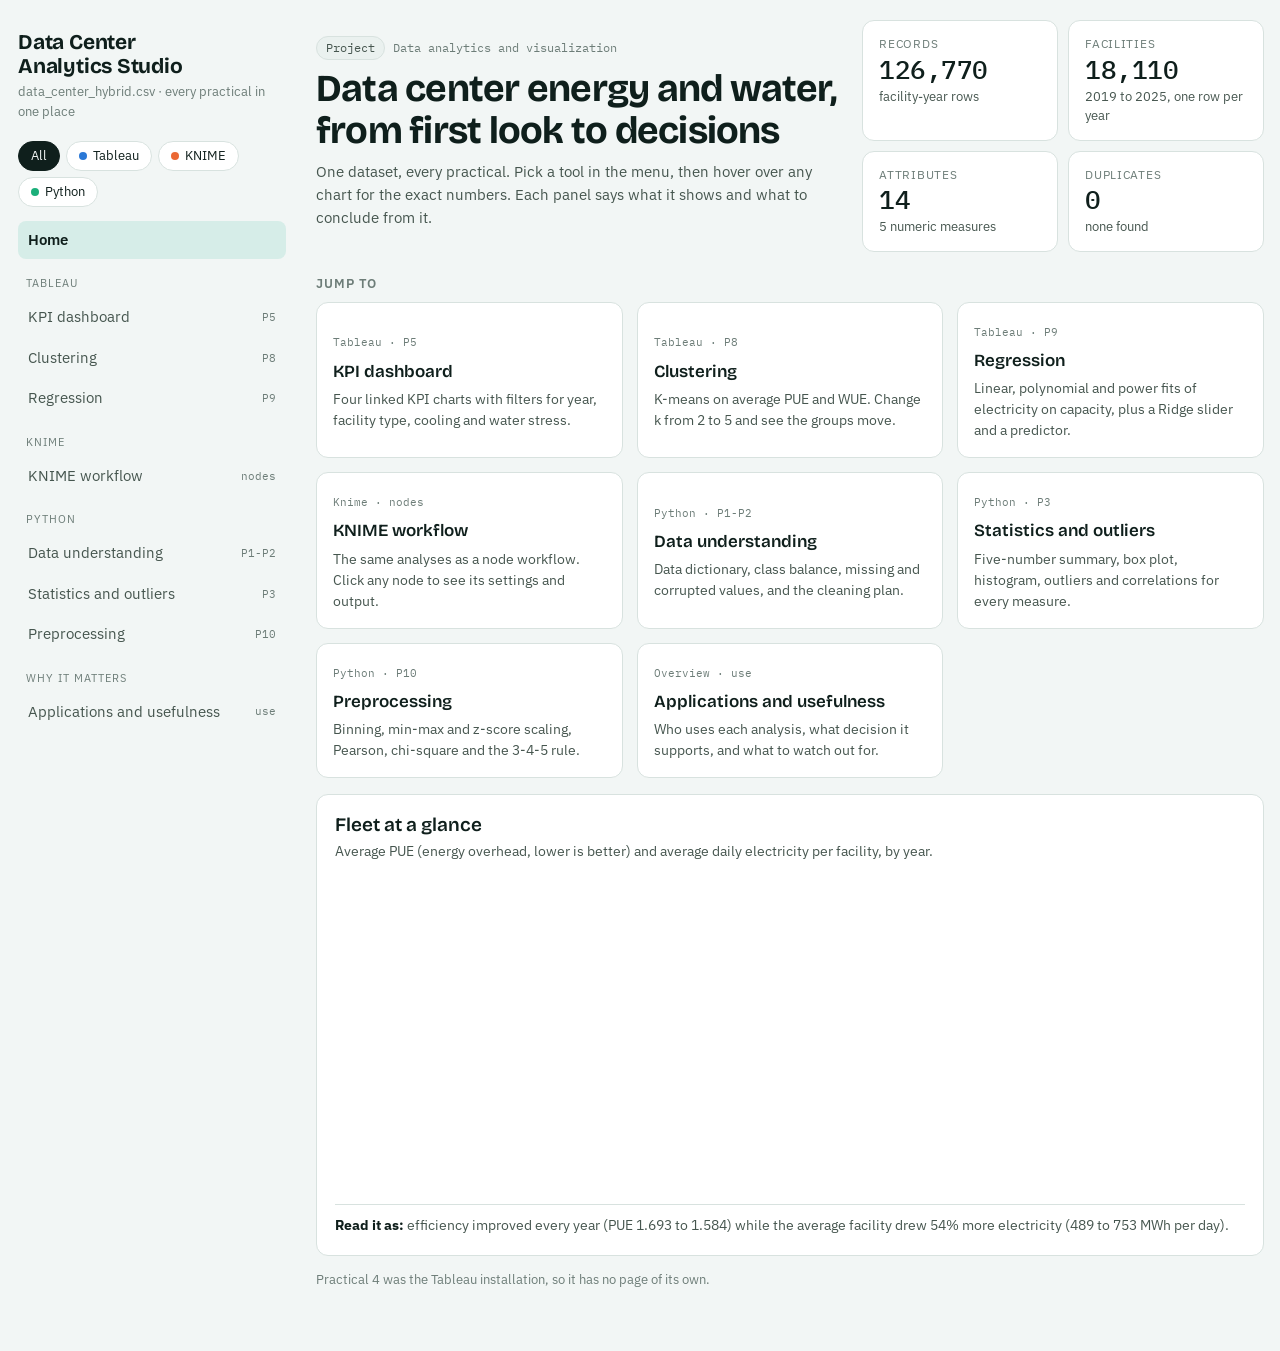
==== webapp/index.html @ 42a7bd86 "first version of DAV project" ====
<!doctype html>
<html lang="en">
<head>
<meta charset="utf-8">
<meta name="viewport" content="width=device-width, initial-scale=1">
<title>Data Center Analytics Studio</title>
<link rel="stylesheet" href="https://fonts.googleapis.com/css2?family=Bricolage+Grotesque:opsz,wght@12..96,500;12..96,700&family=IBM+Plex+Mono:wght@400;500&family=IBM+Plex+Sans:wght@400;500;600&display=swap">
<link rel="stylesheet" href="css/style.css">
</head>
<body>
<div class="app">
  <aside class="side" aria-label="Menu">
    <p class="brand">Data Center<br>Analytics Studio</p>
    <p class="brand-sub">data_center_hybrid.csv · every practical in one place</p>
    <div class="chips" id="tool_chips" role="group" aria-label="Choose a tool"></div>
    <nav class="nav" id="nav"></nav>
  </aside>
  <main class="main" id="main" tabindex="-1"></main>
</div>
<div id="tip" role="tooltip"></div>

<!-- load order matters: library, data, then page files, start.js last -->
<script src="lib/chart.umd.js"></script>
<script src="data/data.js"></script>
<script src="js/core.js"></script>
<script src="js/home.js"></script>
<script src="js/understand.js"></script>
<script src="js/stats.js"></script>
<script src="js/kpi.js"></script>
<script src="js/cluster.js"></script>
<script src="js/regress.js"></script>
<script src="js/knime.js"></script>
<script src="js/prep.js"></script>
<script src="js/apps.js"></script>
<script src="js/start.js"></script>
</body>
</html>
---- webapp/css/style.css ----
/* layout: left menu grouped by tool, one content column, every chart carries a plain-language note */
:root{
  --bg:#f2f6f5; --panel:#ffffff; --panel2:#eaf1ef; --ink:#0f1f1c; --ink2:#46564f; --muted:#6d7d78; --line:#d8e2df;
  --accent:#0b7568; --accent-soft:#d6ede8; --good:#1c7d3a; --warn:#a86a00; --bad:#b8332f;
  --s1:#2a78d6; --s2:#eb6834; --s3:#1baf7a; --s4:#eda100; --s5:#e87ba4; --s6:#008300; --s7:#6250d6;
  --f-display:'Bricolage Grotesque','Segoe UI',system-ui,sans-serif;
  --f-body:'IBM Plex Sans','Segoe UI',system-ui,sans-serif;
  --f-mono:'IBM Plex Mono',ui-monospace,Consolas,monospace;
}
@media (prefers-color-scheme: dark){
  :root:not([data-theme="light"]){
    --bg:#0d1514; --panel:#141e1d; --panel2:#1a2827; --ink:#e7f0ed; --ink2:#a8b9b4; --muted:#7f918c; --line:#263533;
    --accent:#3fc9b2; --accent-soft:#143530; --good:#4cc772; --warn:#e0a53a; --bad:#ef7a73;
    --s1:#3987e5; --s2:#d95926; --s3:#199e70; --s4:#c98500; --s5:#d55181; --s6:#2fa32f; --s7:#9085e9;
    color-scheme:dark;
  }
}
:root[data-theme="dark"]{
  --bg:#0d1514; --panel:#141e1d; --panel2:#1a2827; --ink:#e7f0ed; --ink2:#a8b9b4; --muted:#7f918c; --line:#263533;
  --accent:#3fc9b2; --accent-soft:#143530; --good:#4cc772; --warn:#e0a53a; --bad:#ef7a73;
  --s1:#3987e5; --s2:#d95926; --s3:#199e70; --s4:#c98500; --s5:#d55181; --s6:#2fa32f; --s7:#9085e9;
  color-scheme:dark;
}
*{box-sizing:border-box}
body{background:var(--bg);color:var(--ink);font-family:var(--f-body);font-size:15px;line-height:1.55;margin:0}
button,select,input{font:inherit;color:inherit}
.app{display:grid;grid-template-columns:272px minmax(0,1fr);gap:28px;max-width:1360px;margin:0 auto;padding-block:20px 48px;padding-left:max(16px,env(safe-area-inset-left,0px));padding-right:max(16px,env(safe-area-inset-right,0px))}
.side{position:sticky;top:env(safe-area-inset-top,0px);align-self:start;max-height:100vh;overflow:auto;padding:4px 2px 20px}
.brand{font-family:var(--f-display);font-weight:700;font-size:21px;line-height:1.15;letter-spacing:-.01em;margin:6px 0 4px}
.brand-sub{color:var(--muted);font-size:13px;margin:0 0 18px}
.chips{display:flex;flex-wrap:wrap;gap:6px;margin-bottom:14px}
.chip{border:1px solid var(--line);background:var(--panel);border-radius:999px;padding:4px 12px;font-size:13px;cursor:pointer;display:inline-flex;align-items:center;gap:6px}
.chip[aria-pressed="true"]{background:var(--ink);color:var(--bg);border-color:var(--ink)}
.dot{width:8px;height:8px;border-radius:50%;display:inline-block}
.nav{display:flex;flex-direction:column;gap:2px}
.nav-label{font-size:11px;letter-spacing:.09em;text-transform:uppercase;color:var(--muted);margin:14px 8px 4px}
.nav button{all:unset;box-sizing:border-box;cursor:pointer;display:flex;align-items:center;justify-content:space-between;gap:10px;padding:8px 10px;border-radius:8px;font-size:14.5px;color:var(--ink2)}
.nav button:hover{background:var(--panel2)}
.nav button[aria-current="page"]{background:var(--accent-soft);color:var(--ink);font-weight:600}
.nav button:focus-visible,.chip:focus-visible,.btn:focus-visible,select:focus-visible,input:focus-visible,.node:focus-visible{outline:2px solid var(--accent);outline-offset:2px}
.tag{font-family:var(--f-mono);font-size:11px;color:var(--muted);white-space:nowrap}
.main{min-width:0}
.crumb{font-family:var(--f-mono);font-size:12px;color:var(--muted);display:flex;gap:8px;align-items:center;flex-wrap:wrap}
h1{font-family:var(--f-display);font-weight:700;font-size:clamp(26px,4vw,38px);line-height:1.1;letter-spacing:-.02em;margin:8px 0 8px;text-wrap:balance}
h2{font-family:var(--f-display);font-weight:600;font-size:19px;line-height:1.25;margin:0 0 4px;text-wrap:balance}
h3{font-size:13px;letter-spacing:.07em;text-transform:uppercase;color:var(--muted);margin:0 0 8px;font-weight:600}
.lead{color:var(--ink2);max-width:70ch;margin:0 0 22px}
.grid{display:grid;gap:16px;margin-bottom:16px}
.g2{grid-template-columns:repeat(auto-fit,minmax(min(100%,430px),1fr))}
.g3{grid-template-columns:repeat(auto-fit,minmax(min(100%,290px),1fr))}
.gk{grid-template-columns:repeat(auto-fit,minmax(min(100%,170px),1fr))}
.gk6{grid-template-columns:repeat(auto-fit,minmax(min(100%,135px),1fr))}
.panel{background:var(--panel);border:1px solid var(--line);border-radius:12px;padding:18px;min-width:0}
.panel p{margin:0 0 10px}
.what{color:var(--ink2);font-size:14px;margin:0 0 12px}
.insight{border-top:1px solid var(--line);margin-top:12px;padding-top:10px;font-size:14px;color:var(--ink2)}
.insight b{color:var(--ink)}
.chart{position:relative;height:320px}
.chart.tall{height:420px}
.chart.short{height:240px}
.kpi{background:var(--panel);border:1px solid var(--line);border-radius:12px;padding:14px 16px;min-width:0}
.kpi .v{font-family:var(--f-mono);font-size:26px;font-weight:500;letter-spacing:-.02em;line-height:1.2}
.kpi .l{font-size:12px;letter-spacing:.06em;text-transform:uppercase;color:var(--muted)}
.kpi .n{font-size:12.5px;color:var(--ink2);margin-top:2px}
.tw{overflow-x:auto}
table{border-collapse:collapse;width:100%;font-size:13.5px}
th,td{text-align:left;padding:7px 10px;border-bottom:1px solid var(--line);vertical-align:top}
th{font-size:11.5px;letter-spacing:.06em;text-transform:uppercase;color:var(--muted);font-weight:600;white-space:nowrap}
td.num,th.num{text-align:right;font-family:var(--f-mono);font-variant-numeric:tabular-nums}
tr:last-child td{border-bottom:0}
.bar{display:flex;flex-wrap:wrap;gap:12px;align-items:flex-end;margin-bottom:16px}
.field{display:flex;flex-direction:column;gap:4px;font-size:12px;color:var(--muted);letter-spacing:.04em;text-transform:uppercase}
select,input[type=number]{background:var(--panel);border:1px solid var(--line);border-radius:8px;padding:7px 10px;min-width:130px;font-size:14px;text-transform:none;letter-spacing:0}
input[type=range]{accent-color:var(--accent);width:100%}
.btn{border:1px solid var(--line);background:var(--panel);border-radius:8px;padding:7px 14px;cursor:pointer;font-size:14px}
.btn[aria-pressed="true"]{background:var(--accent);color:var(--bg);border-color:var(--accent)}
.seg{display:inline-flex;gap:6px;flex-wrap:wrap}
.note{font-size:13px;color:var(--muted)}
.pill{display:inline-block;font-size:12px;padding:2px 9px;border-radius:999px;background:var(--panel2);color:var(--ink2);border:1px solid var(--line)}
.pill.good{color:var(--good)}.pill.bad{color:var(--bad)}.pill.warn{color:var(--warn)}
.sw{display:inline-block;width:10px;height:10px;border-radius:2px;margin-right:6px;vertical-align:-1px}
.hero{display:grid;grid-template-columns:minmax(0,1.3fr) minmax(0,1fr);gap:24px;align-items:end;margin-bottom:22px}
.facts{display:grid;grid-template-columns:repeat(2,minmax(0,1fr));gap:10px}
.cards{display:grid;grid-template-columns:repeat(auto-fit,minmax(min(100%,260px),1fr));gap:14px}
.go{all:unset;box-sizing:border-box;cursor:pointer;display:block;background:var(--panel);border:1px solid var(--line);border-radius:12px;padding:16px;min-width:0}
.go:hover{border-color:var(--accent)}
.go:focus-visible{outline:2px solid var(--accent);outline-offset:2px}
.go .t{font-family:var(--f-display);font-weight:600;font-size:17px;margin:6px 0 4px}
.go .d{font-size:13.5px;color:var(--ink2)}
.legend-i{display:flex;gap:14px;flex-wrap:wrap;font-size:13px;color:var(--ink2);margin-top:8px}
.heat{display:grid;gap:3px;font-family:var(--f-mono);font-size:12.5px}
.heat div{padding:10px 4px;text-align:center;border-radius:4px;min-width:0}
.heat .hd{font-family:var(--f-body);font-size:11.5px;color:var(--ink2);background:none;padding:4px 2px;overflow-wrap:anywhere}
.steps{margin:0;padding-left:20px;color:var(--ink2);font-size:14px}
.steps li{margin-bottom:6px}
.apps-card h2{display:flex;justify-content:space-between;gap:10px;align-items:baseline}
.kv{display:grid;grid-template-columns:110px minmax(0,1fr);gap:4px 12px;font-size:14px;margin:0}
.kv dt{color:var(--muted);font-size:12px;letter-spacing:.06em;text-transform:uppercase;padding-top:2px}
.kv dd{margin:0;color:var(--ink2)}
.node{cursor:pointer}
.node:hover rect.nb{stroke:var(--accent)}
#tip{position:fixed;z-index:50;pointer-events:none;background:var(--ink);color:var(--bg);padding:8px 11px;border-radius:8px;font-size:13px;line-height:1.4;max-width:280px;display:none;box-shadow:0 4px 18px rgba(0,0,0,.25)}
.eq{font-family:var(--f-mono);font-size:13px}
@media (max-width:900px){
  .app{grid-template-columns:minmax(0,1fr);gap:8px}
  .side{position:static;max-height:none;overflow:visible}
  .nav{flex-direction:row;overflow-x:auto;padding-bottom:6px;gap:4px}
  .nav button{white-space:nowrap;border:1px solid var(--line);background:var(--panel)}
  .nav-label{display:none}
  .hero{grid-template-columns:minmax(0,1fr)}
}
@media (prefers-reduced-motion:reduce){*{animation:none!important;transition:none!important}}
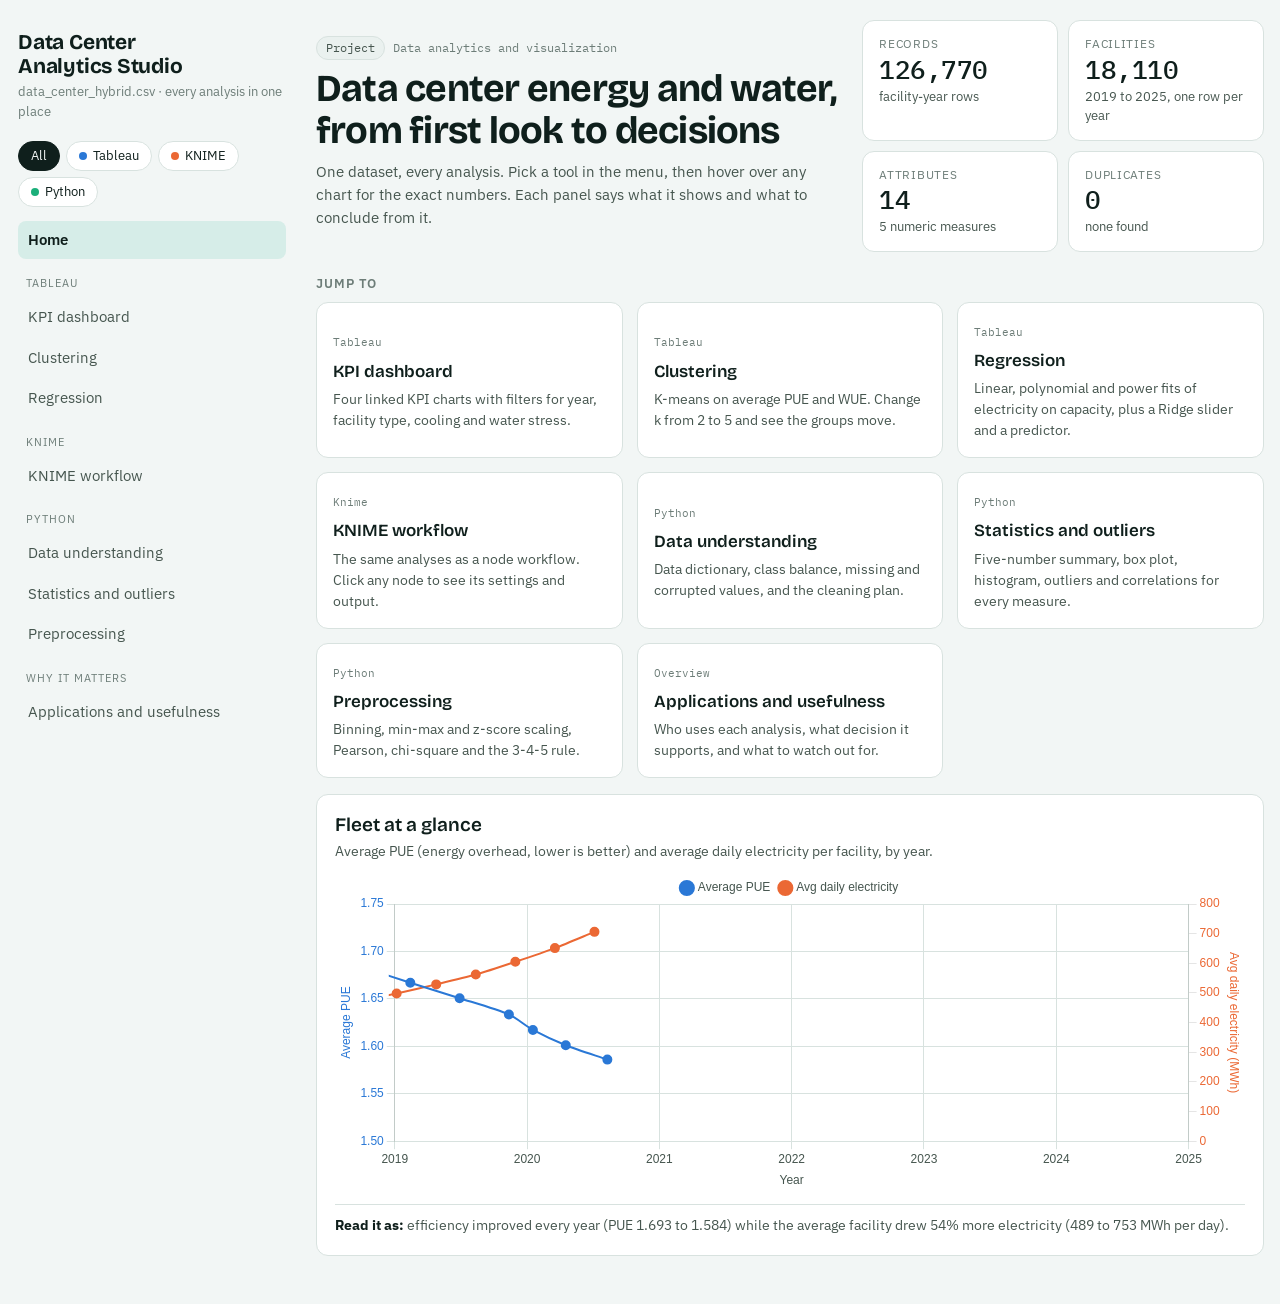
==== commit e0c1dbb6: "remove practical labels" ====
--- a/webapp/index.html
+++ b/webapp/index.html
@@ -11,7 +11,7 @@
 <div class="app">
   <aside class="side" aria-label="Menu">
     <p class="brand">Data Center<br>Analytics Studio</p>
-    <p class="brand-sub">data_center_hybrid.csv · every practical in one place</p>
+    <p class="brand-sub">data_center_hybrid.csv · every analysis in one place</p>
     <div class="chips" id="tool_chips" role="group" aria-label="Choose a tool"></div>
     <nav class="nav" id="nav"></nav>
   </aside>
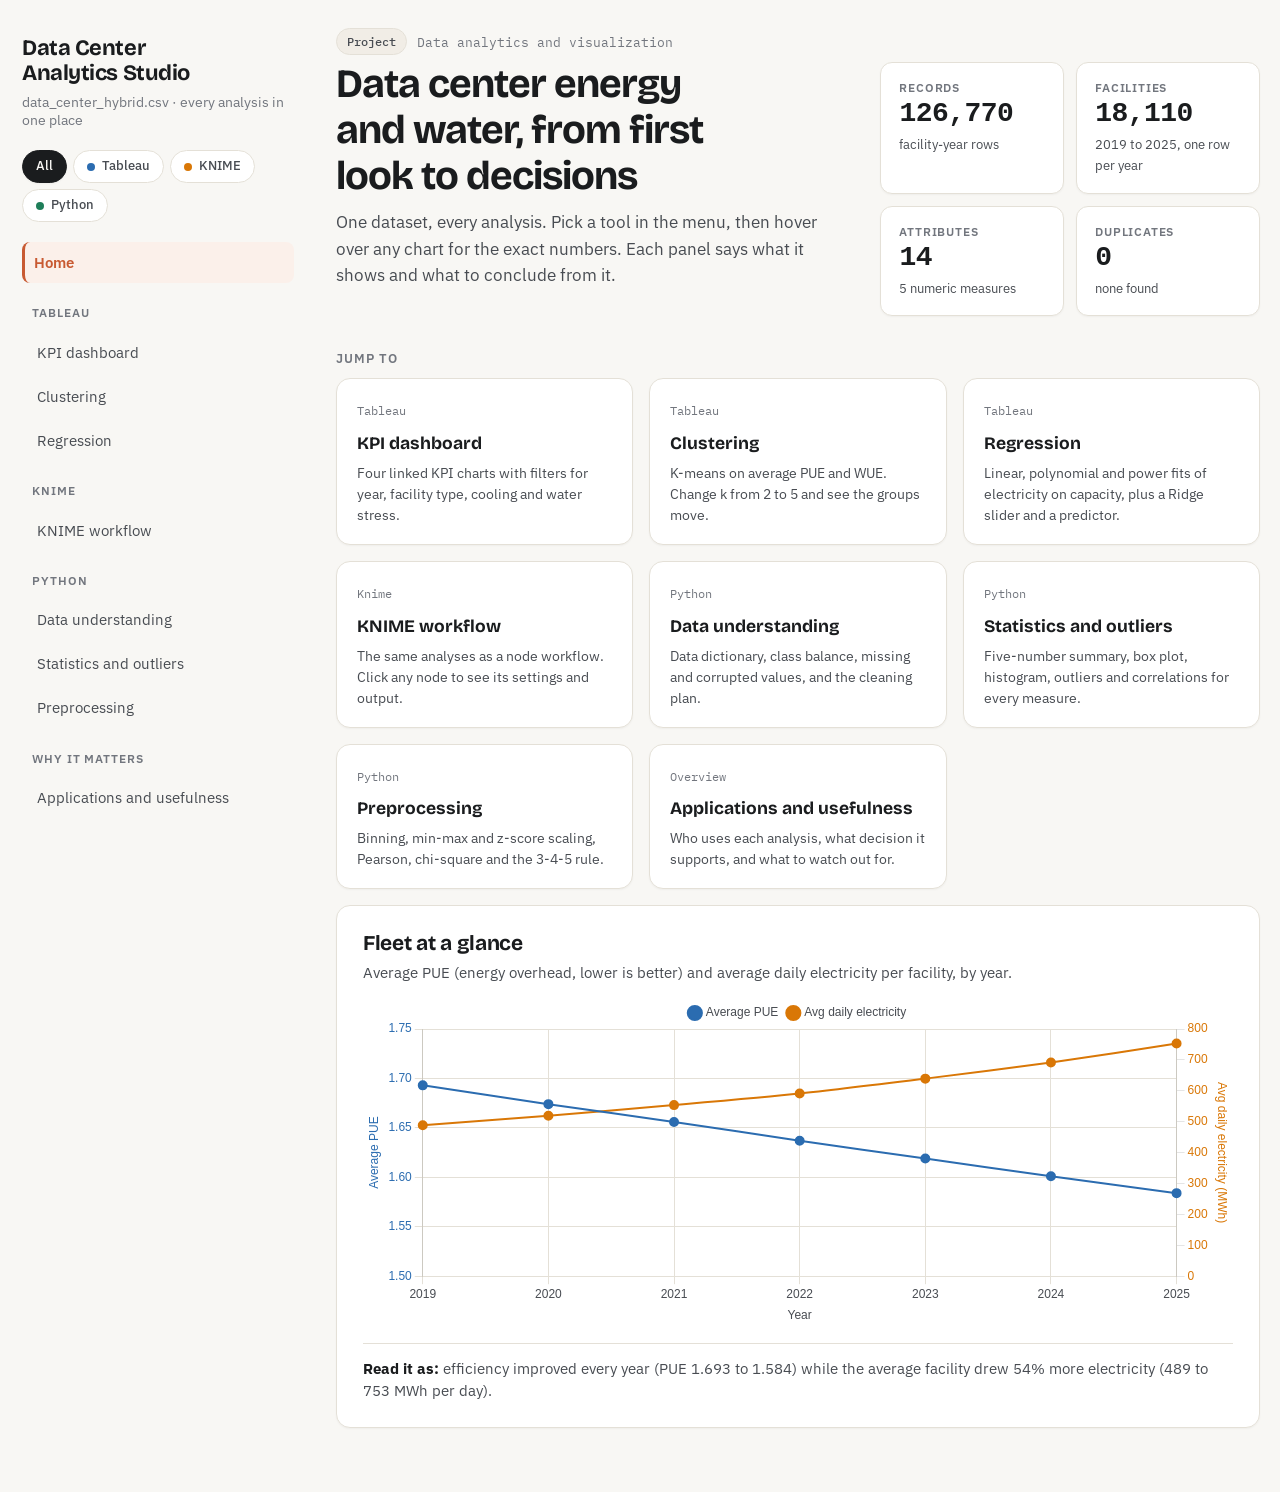
==== commit 593205ec: "Step A: New warm terracotta palette, typography scale, and generous spacing" ====
--- a/webapp/index.html
+++ b/webapp/index.html
@@ -5,7 +5,7 @@
 <meta name="viewport" content="width=device-width, initial-scale=1">
 <title>Data Center Analytics Studio</title>
 <link rel="stylesheet" href="https://fonts.googleapis.com/css2?family=Bricolage+Grotesque:opsz,wght@12..96,500;12..96,700&family=IBM+Plex+Mono:wght@400;500&family=IBM+Plex+Sans:wght@400;500;600&display=swap">
-<link rel="stylesheet" href="css/style.css">
+<link rel="stylesheet" href="css/style.css?v=2">
 </head>
 <body>
 <div class="app">
--- a/webapp/css/style.css
+++ b/webapp/css/style.css
@@ -1,112 +1,919 @@
-/* layout: left menu grouped by tool, one content column, every chart carries a plain-language note */
-:root{
-  --bg:#f2f6f5; --panel:#ffffff; --panel2:#eaf1ef; --ink:#0f1f1c; --ink2:#46564f; --muted:#6d7d78; --line:#d8e2df;
-  --accent:#0b7568; --accent-soft:#d6ede8; --good:#1c7d3a; --warn:#a86a00; --bad:#b8332f;
-  --s1:#2a78d6; --s2:#eb6834; --s3:#1baf7a; --s4:#eda100; --s5:#e87ba4; --s6:#008300; --s7:#6250d6;
-  --f-display:'Bricolage Grotesque','Segoe UI',system-ui,sans-serif;
-  --f-body:'IBM Plex Sans','Segoe UI',system-ui,sans-serif;
-  --f-mono:'IBM Plex Mono',ui-monospace,Consolas,monospace;
-}
-@media (prefers-color-scheme: dark){
-  :root:not([data-theme="light"]){
-    --bg:#0d1514; --panel:#141e1d; --panel2:#1a2827; --ink:#e7f0ed; --ink2:#a8b9b4; --muted:#7f918c; --line:#263533;
-    --accent:#3fc9b2; --accent-soft:#143530; --good:#4cc772; --warn:#e0a53a; --bad:#ef7a73;
-    --s1:#3987e5; --s2:#d95926; --s3:#199e70; --s4:#c98500; --s5:#d55181; --s6:#2fa32f; --s7:#9085e9;
-    color-scheme:dark;
-  }
-}
-:root[data-theme="dark"]{
-  --bg:#0d1514; --panel:#141e1d; --panel2:#1a2827; --ink:#e7f0ed; --ink2:#a8b9b4; --muted:#7f918c; --line:#263533;
-  --accent:#3fc9b2; --accent-soft:#143530; --good:#4cc772; --warn:#e0a53a; --bad:#ef7a73;
-  --s1:#3987e5; --s2:#d95926; --s3:#199e70; --s4:#c98500; --s5:#d55181; --s6:#2fa32f; --s7:#9085e9;
-  color-scheme:dark;
-}
-*{box-sizing:border-box}
-body{background:var(--bg);color:var(--ink);font-family:var(--f-body);font-size:15px;line-height:1.55;margin:0}
-button,select,input{font:inherit;color:inherit}
-.app{display:grid;grid-template-columns:272px minmax(0,1fr);gap:28px;max-width:1360px;margin:0 auto;padding-block:20px 48px;padding-left:max(16px,env(safe-area-inset-left,0px));padding-right:max(16px,env(safe-area-inset-right,0px))}
-.side{position:sticky;top:env(safe-area-inset-top,0px);align-self:start;max-height:100vh;overflow:auto;padding:4px 2px 20px}
-.brand{font-family:var(--f-display);font-weight:700;font-size:21px;line-height:1.15;letter-spacing:-.01em;margin:6px 0 4px}
-.brand-sub{color:var(--muted);font-size:13px;margin:0 0 18px}
-.chips{display:flex;flex-wrap:wrap;gap:6px;margin-bottom:14px}
-.chip{border:1px solid var(--line);background:var(--panel);border-radius:999px;padding:4px 12px;font-size:13px;cursor:pointer;display:inline-flex;align-items:center;gap:6px}
-.chip[aria-pressed="true"]{background:var(--ink);color:var(--bg);border-color:var(--ink)}
-.dot{width:8px;height:8px;border-radius:50%;display:inline-block}
-.nav{display:flex;flex-direction:column;gap:2px}
-.nav-label{font-size:11px;letter-spacing:.09em;text-transform:uppercase;color:var(--muted);margin:14px 8px 4px}
-.nav button{all:unset;box-sizing:border-box;cursor:pointer;display:flex;align-items:center;justify-content:space-between;gap:10px;padding:8px 10px;border-radius:8px;font-size:14.5px;color:var(--ink2)}
-.nav button:hover{background:var(--panel2)}
-.nav button[aria-current="page"]{background:var(--accent-soft);color:var(--ink);font-weight:600}
-.nav button:focus-visible,.chip:focus-visible,.btn:focus-visible,select:focus-visible,input:focus-visible,.node:focus-visible{outline:2px solid var(--accent);outline-offset:2px}
-.tag{font-family:var(--f-mono);font-size:11px;color:var(--muted);white-space:nowrap}
-.main{min-width:0}
-.crumb{font-family:var(--f-mono);font-size:12px;color:var(--muted);display:flex;gap:8px;align-items:center;flex-wrap:wrap}
-h1{font-family:var(--f-display);font-weight:700;font-size:clamp(26px,4vw,38px);line-height:1.1;letter-spacing:-.02em;margin:8px 0 8px;text-wrap:balance}
-h2{font-family:var(--f-display);font-weight:600;font-size:19px;line-height:1.25;margin:0 0 4px;text-wrap:balance}
-h3{font-size:13px;letter-spacing:.07em;text-transform:uppercase;color:var(--muted);margin:0 0 8px;font-weight:600}
-.lead{color:var(--ink2);max-width:70ch;margin:0 0 22px}
-.grid{display:grid;gap:16px;margin-bottom:16px}
-.g2{grid-template-columns:repeat(auto-fit,minmax(min(100%,430px),1fr))}
-.g3{grid-template-columns:repeat(auto-fit,minmax(min(100%,290px),1fr))}
-.gk{grid-template-columns:repeat(auto-fit,minmax(min(100%,170px),1fr))}
-.gk6{grid-template-columns:repeat(auto-fit,minmax(min(100%,135px),1fr))}
-.panel{background:var(--panel);border:1px solid var(--line);border-radius:12px;padding:18px;min-width:0}
-.panel p{margin:0 0 10px}
-.what{color:var(--ink2);font-size:14px;margin:0 0 12px}
-.insight{border-top:1px solid var(--line);margin-top:12px;padding-top:10px;font-size:14px;color:var(--ink2)}
-.insight b{color:var(--ink)}
-.chart{position:relative;height:320px}
-.chart.tall{height:420px}
-.chart.short{height:240px}
-.kpi{background:var(--panel);border:1px solid var(--line);border-radius:12px;padding:14px 16px;min-width:0}
-.kpi .v{font-family:var(--f-mono);font-size:26px;font-weight:500;letter-spacing:-.02em;line-height:1.2}
-.kpi .l{font-size:12px;letter-spacing:.06em;text-transform:uppercase;color:var(--muted)}
-.kpi .n{font-size:12.5px;color:var(--ink2);margin-top:2px}
-.tw{overflow-x:auto}
-table{border-collapse:collapse;width:100%;font-size:13.5px}
-th,td{text-align:left;padding:7px 10px;border-bottom:1px solid var(--line);vertical-align:top}
-th{font-size:11.5px;letter-spacing:.06em;text-transform:uppercase;color:var(--muted);font-weight:600;white-space:nowrap}
-td.num,th.num{text-align:right;font-family:var(--f-mono);font-variant-numeric:tabular-nums}
-tr:last-child td{border-bottom:0}
-.bar{display:flex;flex-wrap:wrap;gap:12px;align-items:flex-end;margin-bottom:16px}
-.field{display:flex;flex-direction:column;gap:4px;font-size:12px;color:var(--muted);letter-spacing:.04em;text-transform:uppercase}
-select,input[type=number]{background:var(--panel);border:1px solid var(--line);border-radius:8px;padding:7px 10px;min-width:130px;font-size:14px;text-transform:none;letter-spacing:0}
-input[type=range]{accent-color:var(--accent);width:100%}
-.btn{border:1px solid var(--line);background:var(--panel);border-radius:8px;padding:7px 14px;cursor:pointer;font-size:14px}
-.btn[aria-pressed="true"]{background:var(--accent);color:var(--bg);border-color:var(--accent)}
-.seg{display:inline-flex;gap:6px;flex-wrap:wrap}
-.note{font-size:13px;color:var(--muted)}
-.pill{display:inline-block;font-size:12px;padding:2px 9px;border-radius:999px;background:var(--panel2);color:var(--ink2);border:1px solid var(--line)}
-.pill.good{color:var(--good)}.pill.bad{color:var(--bad)}.pill.warn{color:var(--warn)}
-.sw{display:inline-block;width:10px;height:10px;border-radius:2px;margin-right:6px;vertical-align:-1px}
-.hero{display:grid;grid-template-columns:minmax(0,1.3fr) minmax(0,1fr);gap:24px;align-items:end;margin-bottom:22px}
-.facts{display:grid;grid-template-columns:repeat(2,minmax(0,1fr));gap:10px}
-.cards{display:grid;grid-template-columns:repeat(auto-fit,minmax(min(100%,260px),1fr));gap:14px}
-.go{all:unset;box-sizing:border-box;cursor:pointer;display:block;background:var(--panel);border:1px solid var(--line);border-radius:12px;padding:16px;min-width:0}
-.go:hover{border-color:var(--accent)}
-.go:focus-visible{outline:2px solid var(--accent);outline-offset:2px}
-.go .t{font-family:var(--f-display);font-weight:600;font-size:17px;margin:6px 0 4px}
-.go .d{font-size:13.5px;color:var(--ink2)}
-.legend-i{display:flex;gap:14px;flex-wrap:wrap;font-size:13px;color:var(--ink2);margin-top:8px}
-.heat{display:grid;gap:3px;font-family:var(--f-mono);font-size:12.5px}
-.heat div{padding:10px 4px;text-align:center;border-radius:4px;min-width:0}
-.heat .hd{font-family:var(--f-body);font-size:11.5px;color:var(--ink2);background:none;padding:4px 2px;overflow-wrap:anywhere}
-.steps{margin:0;padding-left:20px;color:var(--ink2);font-size:14px}
-.steps li{margin-bottom:6px}
-.apps-card h2{display:flex;justify-content:space-between;gap:10px;align-items:baseline}
-.kv{display:grid;grid-template-columns:110px minmax(0,1fr);gap:4px 12px;font-size:14px;margin:0}
-.kv dt{color:var(--muted);font-size:12px;letter-spacing:.06em;text-transform:uppercase;padding-top:2px}
-.kv dd{margin:0;color:var(--ink2)}
-.node{cursor:pointer}
-.node:hover rect.nb{stroke:var(--accent)}
-#tip{position:fixed;z-index:50;pointer-events:none;background:var(--ink);color:var(--bg);padding:8px 11px;border-radius:8px;font-size:13px;line-height:1.4;max-width:280px;display:none;box-shadow:0 4px 18px rgba(0,0,0,.25)}
-.eq{font-family:var(--f-mono);font-size:13px}
-@media (max-width:900px){
-  .app{grid-template-columns:minmax(0,1fr);gap:8px}
-  .side{position:static;max-height:none;overflow:visible}
-  .nav{flex-direction:row;overflow-x:auto;padding-bottom:6px;gap:4px}
-  .nav button{white-space:nowrap;border:1px solid var(--line);background:var(--panel)}
-  .nav-label{display:none}
-  .hero{grid-template-columns:minmax(0,1fr)}
-}
-@media (prefers-reduced-motion:reduce){*{animation:none!important;transition:none!important}}
+/* ==========================================================================
+   Data Center Analytics Studio - Design System
+   Step A: Warm Terracotta & Paper Palette, Editorial Typography, Generous Spacing
+   ========================================================================== */
+
+:root {
+  /* Canvas & Neutral Tones (Warm Sand / Porcelain) */
+  --bg: #f8f7f4;
+  --panel: #ffffff;
+  --panel2: #f1ede6;
+  --panel-hover: #faf9f6;
+  --ink: #1a1c1e;
+  --ink2: #484c52;
+  --muted: #72767e;
+  --line: #e4e0d7;
+  --line-strong: #cac5ba;
+
+  /* Primary Accent: Warm Terracotta (Distinct, Earthy, Non-corporate) */
+  --accent: #c85a32;
+  --accent-soft: #fbf0ea;
+  --accent-hover: #b44e28;
+  --accent-glow: rgba(200, 90, 50, 0.15);
+
+  /* Status Indicators */
+  --good: #1b873f;
+  --warn: #b45309;
+  --bad: #c93b37;
+
+  /* Tool Specific Subtle Tints */
+  --tool-tableau: #2563eb;
+  --tool-tableau-bg: rgba(37, 99, 235, 0.08);
+  --tool-tableau-border: rgba(37, 99, 235, 0.20);
+
+  --tool-knime: #d97706;
+  --tool-knime-bg: rgba(217, 119, 6, 0.08);
+  --tool-knime-border: rgba(217, 119, 6, 0.22);
+
+  --tool-python: #198754;
+  --tool-python-bg: rgba(25, 135, 84, 0.08);
+  --tool-python-border: rgba(25, 135, 84, 0.22);
+
+  /* Chart & Visual Series (Cohesive, Harmonious, Non-Neon) */
+  --s1: #2b6cb0; /* Tableau Slate-Blue */
+  --s2: #d97706; /* KNIME Amber */
+  --s3: #1e7e59; /* Python Juniper */
+  --s4: #c85a32; /* Warm Terracotta */
+  --s5: #8c537d; /* Dusty Plum */
+  --s6: #167e87; /* Spruce Teal */
+  --s7: #526071; /* Charcoal Slate */
+
+  /* Typography */
+  --f-display: 'Bricolage Grotesque', 'Segoe UI', system-ui, sans-serif;
+  --f-body: 'IBM Plex Sans', 'Segoe UI', system-ui, sans-serif;
+  --f-mono: 'IBM Plex Mono', ui-monospace, Consolas, monospace;
+
+  /* Shadows */
+  --shadow-sm: 0 1px 2px rgba(0, 0, 0, 0.04);
+  --shadow-md: 0 2px 6px -1px rgba(0, 0, 0, 0.05), 0 8px 18px -4px rgba(0, 0, 0, 0.03);
+  --shadow-hover: 0 4px 12px -2px rgba(200, 90, 50, 0.08), 0 10px 24px -4px rgba(0, 0, 0, 0.05);
+
+  color-scheme: light;
+}
+
+@media (prefers-color-scheme: dark) {
+  :root:not([data-theme="light"]) {
+    --bg: #121315;
+    --panel: #1a1c1e;
+    --panel2: #232529;
+    --panel-hover: #212428;
+    --ink: #f4f3ee;
+    --ink2: #b2b4bc;
+    --muted: #7c8089;
+    --line: #2b2e34;
+    --line-strong: #3b3f47;
+
+    --accent: #ea7a52;
+    --accent-soft: #2e1a14;
+    --accent-hover: #f48c66;
+    --accent-glow: rgba(234, 122, 82, 0.22);
+
+    --good: #3fb950;
+    --warn: #f59e0b;
+    --bad: #f87171;
+
+    --tool-tableau: #60a5fa;
+    --tool-tableau-bg: rgba(96, 165, 250, 0.12);
+    --tool-tableau-border: rgba(96, 165, 250, 0.28);
+
+    --tool-knime: #fbbf24;
+    --tool-knime-bg: rgba(251, 191, 36, 0.12);
+    --tool-knime-border: rgba(251, 191, 36, 0.28);
+
+    --tool-python: #34d399;
+    --tool-python-bg: rgba(52, 211, 153, 0.12);
+    --tool-python-border: rgba(52, 211, 153, 0.28);
+
+    --s1: #4c8fe0;
+    --s2: #f59e0b;
+    --s3: #22c55e;
+    --s4: #ea7a52;
+    --s5: #b273a2;
+    --s6: #27a6b0;
+    --s7: #8c9cb0;
+
+    --shadow-sm: 0 1px 2px rgba(0, 0, 0, 0.35);
+    --shadow-md: 0 2px 8px rgba(0, 0, 0, 0.45);
+    --shadow-hover: 0 4px 16px rgba(0, 0, 0, 0.6);
+
+    color-scheme: dark;
+  }
+}
+
+:root[data-theme="dark"] {
+  --bg: #121315;
+  --panel: #1a1c1e;
+  --panel2: #232529;
+  --panel-hover: #212428;
+  --ink: #f4f3ee;
+  --ink2: #b2b4bc;
+  --muted: #7c8089;
+  --line: #2b2e34;
+  --line-strong: #3b3f47;
+
+  --accent: #ea7a52;
+  --accent-soft: #2e1a14;
+  --accent-hover: #f48c66;
+  --accent-glow: rgba(234, 122, 82, 0.22);
+
+  --good: #3fb950;
+  --warn: #f59e0b;
+  --bad: #f87171;
+
+  --tool-tableau: #60a5fa;
+  --tool-tableau-bg: rgba(96, 165, 250, 0.12);
+  --tool-tableau-border: rgba(96, 165, 250, 0.28);
+
+  --tool-knime: #fbbf24;
+  --tool-knime-bg: rgba(251, 191, 36, 0.12);
+  --tool-knime-border: rgba(251, 191, 36, 0.28);
+
+  --tool-python: #34d399;
+  --tool-python-bg: rgba(52, 211, 153, 0.12);
+  --tool-python-border: rgba(52, 211, 153, 0.28);
+
+  --s1: #4c8fe0;
+  --s2: #f59e0b;
+  --s3: #22c55e;
+  --s4: #ea7a52;
+  --s5: #b273a2;
+  --s6: #27a6b0;
+  --s7: #8c9cb0;
+
+  --shadow-sm: 0 1px 2px rgba(0, 0, 0, 0.35);
+  --shadow-md: 0 2px 8px rgba(0, 0, 0, 0.45);
+  --shadow-hover: 0 4px 16px rgba(0, 0, 0, 0.6);
+
+  color-scheme: dark;
+}
+
+/* ==========================================================================
+   Base & Reset
+   ========================================================================== */
+
+* {
+  box-sizing: border-box;
+}
+
+body {
+  background: var(--bg);
+  color: var(--ink);
+  font-family: var(--f-body);
+  font-size: 16px; /* Body at least 16px for readability */
+  line-height: 1.6;
+  margin: 0;
+  -webkit-font-smoothing: antialiased;
+  -moz-osx-font-smoothing: grayscale;
+}
+
+button, select, input {
+  font: inherit;
+  color: inherit;
+}
+
+/* ==========================================================================
+   Application Layout & Spacing
+   ========================================================================== */
+
+.app {
+  display: grid;
+  grid-template-columns: 280px minmax(0, 1fr);
+  gap: 36px;
+  max-width: 1400px;
+  margin: 0 auto;
+  padding-block: 28px 64px;
+  padding-left: max(20px, env(safe-area-inset-left, 0px));
+  padding-right: max(20px, env(safe-area-inset-right, 0px));
+}
+
+/* ==========================================================================
+   Sidebar & Navigation (Clean Active States, Tool Tints)
+   ========================================================================== */
+
+.side {
+  position: sticky;
+  top: 24px;
+  align-self: start;
+  max-height: calc(100vh - 48px);
+  overflow-y: auto;
+  padding: 4px 6px 24px 2px;
+}
+
+.brand {
+  font-family: var(--f-display);
+  font-weight: 700;
+  font-size: 22px;
+  line-height: 1.15;
+  letter-spacing: -0.02em;
+  margin: 4px 0 6px;
+  color: var(--ink);
+}
+
+.brand-sub {
+  color: var(--muted);
+  font-size: 13.5px;
+  line-height: 1.4;
+  margin: 0 0 20px;
+}
+
+.chips {
+  display: flex;
+  flex-wrap: wrap;
+  gap: 6px;
+  margin-bottom: 20px;
+}
+
+.chip {
+  border: 1px solid var(--line);
+  background: var(--panel);
+  color: var(--ink2);
+  border-radius: 999px;
+  padding: 5px 13px;
+  font-size: 13px;
+  font-weight: 500;
+  cursor: pointer;
+  display: inline-flex;
+  align-items: center;
+  gap: 7px;
+  transition: all 0.15s ease;
+}
+
+.chip:hover {
+  background: var(--panel2);
+  border-color: var(--line-strong);
+  color: var(--ink);
+}
+
+.chip[aria-pressed="true"] {
+  background: var(--ink);
+  color: var(--bg);
+  border-color: var(--ink);
+  box-shadow: var(--shadow-sm);
+}
+
+.dot {
+  width: 8px;
+  height: 8px;
+  border-radius: 50%;
+  display: inline-block;
+}
+
+.nav {
+  display: flex;
+  flex-direction: column;
+  gap: 3px;
+}
+
+.nav-label {
+  font-size: 11.5px;
+  letter-spacing: 0.08em;
+  text-transform: uppercase;
+  color: var(--muted);
+  font-weight: 600;
+  margin: 18px 10px 6px;
+}
+
+.nav button {
+  all: unset;
+  box-sizing: border-box;
+  cursor: pointer;
+  display: flex;
+  align-items: center;
+  justify-content: space-between;
+  gap: 10px;
+  padding: 9px 12px;
+  border-radius: 8px;
+  font-size: 14.5px;
+  color: var(--ink2);
+  transition: background 0.15s ease, color 0.15s ease, transform 0.1s ease;
+  border-left: 3px solid transparent;
+}
+
+.nav button:hover {
+  background: var(--panel2);
+  color: var(--ink);
+}
+
+/* User Goal 5: Clear Active State in Sidebar */
+.nav button[aria-current="page"] {
+  background: var(--accent-soft);
+  color: var(--accent);
+  font-weight: 600;
+  border-left: 3px solid var(--accent);
+  padding-left: 9px;
+}
+
+.nav button:focus-visible,
+.chip:focus-visible,
+.btn:focus-visible,
+select:focus-visible,
+input:focus-visible,
+.node:focus-visible {
+  outline: 2px solid var(--accent);
+  outline-offset: 2px;
+}
+
+.tag {
+  font-family: var(--f-mono);
+  font-size: 11.5px;
+  color: var(--muted);
+  white-space: nowrap;
+}
+
+/* ==========================================================================
+   Main Content Area (Smooth Fade-in Animation)
+   ========================================================================== */
+
+@keyframes pageFadeIn {
+  from {
+    opacity: 0;
+    transform: translateY(8px);
+  }
+  to {
+    opacity: 1;
+    transform: translateY(0);
+  }
+}
+
+.main {
+  min-width: 0;
+  animation: pageFadeIn 0.28s cubic-bezier(0.16, 1, 0.3, 1) forwards;
+}
+
+.crumb {
+  font-family: var(--f-mono);
+  font-size: 12.5px;
+  color: var(--muted);
+  display: flex;
+  gap: 10px;
+  align-items: center;
+  flex-wrap: wrap;
+  margin-bottom: 6px;
+}
+
+/* ==========================================================================
+   Typography & Hierarchy (Larger Scale, Human & Clear)
+   ========================================================================== */
+
+h1 {
+  font-family: var(--f-display);
+  font-weight: 700;
+  font-size: clamp(28px, 3.4vw, 40px);
+  line-height: 1.15;
+  letter-spacing: -0.025em;
+  margin: 6px 0 10px;
+  color: var(--ink);
+  text-wrap: balance;
+}
+
+h2 {
+  font-family: var(--f-display);
+  font-weight: 700;
+  font-size: 21px;
+  line-height: 1.25;
+  letter-spacing: -0.015em;
+  margin: 0 0 6px;
+  color: var(--ink);
+  text-wrap: balance;
+}
+
+h3 {
+  font-size: 12.5px;
+  letter-spacing: 0.08em;
+  text-transform: uppercase;
+  color: var(--muted);
+  margin: 0 0 10px;
+  font-weight: 600;
+}
+
+.lead {
+  color: var(--ink2);
+  font-size: 16.5px;
+  line-height: 1.6;
+  max-width: 68ch;
+  margin: 0 0 28px;
+}
+
+/* ==========================================================================
+   Grid System & Spacing (Less Crowded, Room to Breathe)
+   ========================================================================== */
+
+.grid {
+  display: grid;
+  gap: 22px;
+  margin-bottom: 28px;
+}
+
+.g2 {
+  grid-template-columns: repeat(auto-fit, minmax(min(100%, 460px), 1fr));
+}
+
+.g3 {
+  grid-template-columns: repeat(auto-fit, minmax(min(100%, 300px), 1fr));
+}
+
+.gk {
+  grid-template-columns: repeat(auto-fit, minmax(min(100%, 180px), 1fr));
+}
+
+.gk6 {
+  grid-template-columns: repeat(auto-fit, minmax(min(100%, 140px), 1fr));
+}
+
+/* ==========================================================================
+   Panels, Cards & Hover Transitions (Less Template-like)
+   ========================================================================== */
+
+.panel {
+  background: var(--panel);
+  border: 1px solid var(--line);
+  border-radius: 14px;
+  padding: 24px 26px;
+  min-width: 0;
+  box-shadow: var(--shadow-sm);
+  transition: border-color 0.2s ease, box-shadow 0.2s ease;
+}
+
+.panel:hover {
+  border-color: var(--line-strong);
+  box-shadow: var(--shadow-md);
+}
+
+.panel p {
+  margin: 0 0 12px;
+}
+
+.what {
+  color: var(--ink2);
+  font-size: 14.5px;
+  line-height: 1.55;
+  margin: 0 0 14px;
+}
+
+/* Natural "What this means" / Insight callout with subtle accent line */
+.insight {
+  border-top: 1px solid var(--line);
+  margin-top: 16px;
+  padding-top: 14px;
+  font-size: 14.5px;
+  line-height: 1.55;
+  color: var(--ink2);
+}
+
+.insight b {
+  color: var(--ink);
+}
+
+/* ==========================================================================
+   Charts & Visual Containers (Hover Elevation)
+   ========================================================================== */
+
+.chart {
+  position: relative;
+  height: 330px;
+  transition: transform 0.2s ease;
+}
+
+.chart.tall {
+  height: 430px;
+}
+
+.chart.short {
+  height: 250px;
+}
+
+.chart:hover {
+  transform: scale(1.002);
+}
+
+/* ==========================================================================
+   KPI Cards (Clear Visual Hierarchy)
+   ========================================================================== */
+
+.kpi {
+  background: var(--panel);
+  border: 1px solid var(--line);
+  border-radius: 12px;
+  padding: 16px 18px;
+  min-width: 0;
+  box-shadow: var(--shadow-sm);
+  transition: transform 0.15s ease, border-color 0.15s ease;
+}
+
+.kpi:hover {
+  border-color: var(--line-strong);
+  transform: translateY(-1px);
+}
+
+.kpi .v {
+  font-family: var(--f-mono);
+  font-size: 28px;
+  font-weight: 600;
+  letter-spacing: -0.02em;
+  line-height: 1.2;
+  color: var(--ink);
+}
+
+.kpi .l {
+  font-size: 11.5px;
+  letter-spacing: 0.07em;
+  text-transform: uppercase;
+  color: var(--muted);
+  font-weight: 600;
+}
+
+.kpi .n {
+  font-size: 13px;
+  color: var(--ink2);
+  margin-top: 4px;
+}
+
+/* ==========================================================================
+   Tables & Data Presentation
+   ========================================================================== */
+
+.tw {
+  overflow-x: auto;
+}
+
+table {
+  border-collapse: collapse;
+  width: 100%;
+  font-size: 14px;
+}
+
+th, td {
+  text-align: left;
+  padding: 9px 12px;
+  border-bottom: 1px solid var(--line);
+  vertical-align: top;
+}
+
+th {
+  font-size: 11.5px;
+  letter-spacing: 0.07em;
+  text-transform: uppercase;
+  color: var(--muted);
+  font-weight: 600;
+  white-space: nowrap;
+}
+
+td.num, th.num {
+  text-align: right;
+  font-family: var(--f-mono);
+  font-variant-numeric: tabular-nums;
+}
+
+tr:last-child td {
+  border-bottom: 0;
+}
+
+tr:hover td {
+  background: var(--panel2);
+}
+
+/* ==========================================================================
+   Filter Bars, Controls & Buttons
+   ========================================================================== */
+
+.bar {
+  display: flex;
+  flex-wrap: wrap;
+  gap: 14px;
+  align-items: flex-end;
+  margin-bottom: 22px;
+}
+
+.field {
+  display: flex;
+  flex-direction: column;
+  gap: 5px;
+  font-size: 12px;
+  color: var(--muted);
+  letter-spacing: 0.04em;
+  text-transform: uppercase;
+  font-weight: 500;
+}
+
+select, input[type=number] {
+  background: var(--panel);
+  border: 1px solid var(--line);
+  color: var(--ink);
+  border-radius: 8px;
+  padding: 8px 12px;
+  min-width: 130px;
+  font-size: 14.5px;
+  text-transform: none;
+  letter-spacing: 0;
+  transition: border-color 0.15s ease, box-shadow 0.15s ease;
+}
+
+select:hover, input[type=number]:hover {
+  border-color: var(--line-strong);
+}
+
+select:focus, input[type=number]:focus {
+  border-color: var(--accent);
+  outline: none;
+  box-shadow: 0 0 0 3px var(--accent-glow);
+}
+
+input[type=range] {
+  accent-color: var(--accent);
+  width: 100%;
+}
+
+.btn {
+  border: 1px solid var(--line);
+  background: var(--panel);
+  color: var(--ink2);
+  border-radius: 8px;
+  padding: 8px 15px;
+  cursor: pointer;
+  font-size: 14.5px;
+  font-weight: 500;
+  transition: all 0.15s ease;
+}
+
+.btn:hover {
+  background: var(--panel2);
+  color: var(--ink);
+  border-color: var(--line-strong);
+}
+
+.btn[aria-pressed="true"] {
+  background: var(--accent);
+  color: #ffffff;
+  border-color: var(--accent);
+  box-shadow: var(--shadow-sm);
+}
+
+.seg {
+  display: inline-flex;
+  gap: 6px;
+  flex-wrap: wrap;
+}
+
+.note {
+  font-size: 13.5px;
+  color: var(--muted);
+}
+
+/* ==========================================================================
+   Badges, Pills & Swatches
+   ========================================================================== */
+
+.pill {
+  display: inline-block;
+  font-size: 12px;
+  font-weight: 500;
+  padding: 3px 10px;
+  border-radius: 999px;
+  background: var(--panel2);
+  color: var(--ink2);
+  border: 1px solid var(--line);
+}
+
+.pill.good { color: var(--good); }
+.pill.bad { color: var(--bad); }
+.pill.warn { color: var(--warn); }
+
+.sw {
+  display: inline-block;
+  width: 10px;
+  height: 10px;
+  border-radius: 3px;
+  margin-right: 7px;
+  vertical-align: -1px;
+}
+
+/* ==========================================================================
+   Home Hero & Navigation Cards
+   ========================================================================== */
+
+.hero {
+  display: grid;
+  grid-template-columns: minmax(0, 1.35fr) minmax(0, 1fr);
+  gap: 32px;
+  align-items: end;
+  margin-bottom: 32px;
+}
+
+.facts {
+  display: grid;
+  grid-template-columns: repeat(2, minmax(0, 1fr));
+  gap: 12px;
+}
+
+.cards {
+  display: grid;
+  grid-template-columns: repeat(auto-fit, minmax(min(100%, 270px), 1fr));
+  gap: 16px;
+}
+
+.go {
+  all: unset;
+  box-sizing: border-box;
+  cursor: pointer;
+  display: block;
+  background: var(--panel);
+  border: 1px solid var(--line);
+  border-radius: 14px;
+  padding: 18px 20px;
+  min-width: 0;
+  box-shadow: var(--shadow-sm);
+  transition: transform 0.2s ease, border-color 0.2s ease, box-shadow 0.2s ease;
+}
+
+.go:hover {
+  transform: translateY(-2px);
+  border-color: var(--accent);
+  box-shadow: var(--shadow-hover);
+}
+
+.go:focus-visible {
+  outline: 2px solid var(--accent);
+  outline-offset: 2px;
+}
+
+.go .t {
+  font-family: var(--f-display);
+  font-weight: 700;
+  font-size: 17.5px;
+  color: var(--ink);
+  margin: 7px 0 5px;
+}
+
+.go .d {
+  font-size: 14px;
+  line-height: 1.5;
+  color: var(--ink2);
+}
+
+/* ==========================================================================
+   Specialized Page Elements (KNIME, Heatmaps, Steps, Apps)
+   ========================================================================== */
+
+.legend-i {
+  display: flex;
+  gap: 16px;
+  flex-wrap: wrap;
+  font-size: 13.5px;
+  color: var(--ink2);
+  margin-top: 10px;
+}
+
+.heat {
+  display: grid;
+  gap: 3px;
+  font-family: var(--f-mono);
+  font-size: 13px;
+}
+
+.heat div {
+  padding: 11px 4px;
+  text-align: center;
+  border-radius: 5px;
+  min-width: 0;
+}
+
+.heat .hd {
+  font-family: var(--f-body);
+  font-size: 12px;
+  color: var(--ink2);
+  background: none;
+  padding: 4px 2px;
+  overflow-wrap: anywhere;
+}
+
+.steps {
+  margin: 0;
+  padding-left: 22px;
+  color: var(--ink2);
+  font-size: 14.5px;
+  line-height: 1.6;
+}
+
+.steps li {
+  margin-bottom: 8px;
+}
+
+.apps-card h2 {
+  display: flex;
+  justify-content: space-between;
+  gap: 10px;
+  align-items: baseline;
+}
+
+.kv {
+  display: grid;
+  grid-template-columns: 115px minmax(0, 1fr);
+  gap: 6px 14px;
+  font-size: 14.5px;
+  line-height: 1.55;
+  margin: 0;
+}
+
+.kv dt {
+  color: var(--muted);
+  font-size: 12px;
+  letter-spacing: 0.06em;
+  text-transform: uppercase;
+  padding-top: 2px;
+  font-weight: 600;
+}
+
+.kv dd {
+  margin: 0;
+  color: var(--ink2);
+}
+
+.node {
+  cursor: pointer;
+  transition: opacity 0.15s ease;
+}
+
+.node:hover rect.nb {
+  stroke: var(--accent);
+}
+
+#tip {
+  position: fixed;
+  z-index: 50;
+  pointer-events: none;
+  background: var(--ink);
+  color: var(--bg);
+  padding: 9px 13px;
+  border-radius: 8px;
+  font-size: 13px;
+  line-height: 1.45;
+  max-width: 300px;
+  display: none;
+  box-shadow: 0 6px 20px rgba(0, 0, 0, 0.28);
+}
+
+.eq {
+  font-family: var(--f-mono);
+  font-size: 13.5px;
+}
+
+/* ==========================================================================
+   Responsive Adaptations
+   ========================================================================== */
+
+@media (max-width: 960px) {
+  .app {
+    grid-template-columns: minmax(0, 1fr);
+    gap: 16px;
+    padding-block: 16px 40px;
+  }
+  .side {
+    position: static;
+    max-height: none;
+    overflow: visible;
+    padding-right: 0;
+    border-bottom: 1px solid var(--line);
+    padding-bottom: 16px;
+  }
+  .nav {
+    flex-direction: row;
+    overflow-x: auto;
+    padding-bottom: 8px;
+    gap: 6px;
+  }
+  .nav button {
+    white-space: nowrap;
+    border: 1px solid var(--line);
+    background: var(--panel);
+    border-left: 1px solid var(--line);
+    padding: 8px 14px;
+  }
+  .nav button[aria-current="page"] {
+    border-left: 1px solid var(--accent);
+  }
+  .nav-label {
+    display: none;
+  }
+  .hero {
+    grid-template-columns: minmax(0, 1fr);
+    gap: 20px;
+  }
+}
+
+@media (prefers-reduced-motion: reduce) {
+  *, ::before, ::after {
+    animation-duration: 0.01ms !important;
+    animation-iteration-count: 1 !important;
+    transition-duration: 0.01ms !important;
+  }
+}
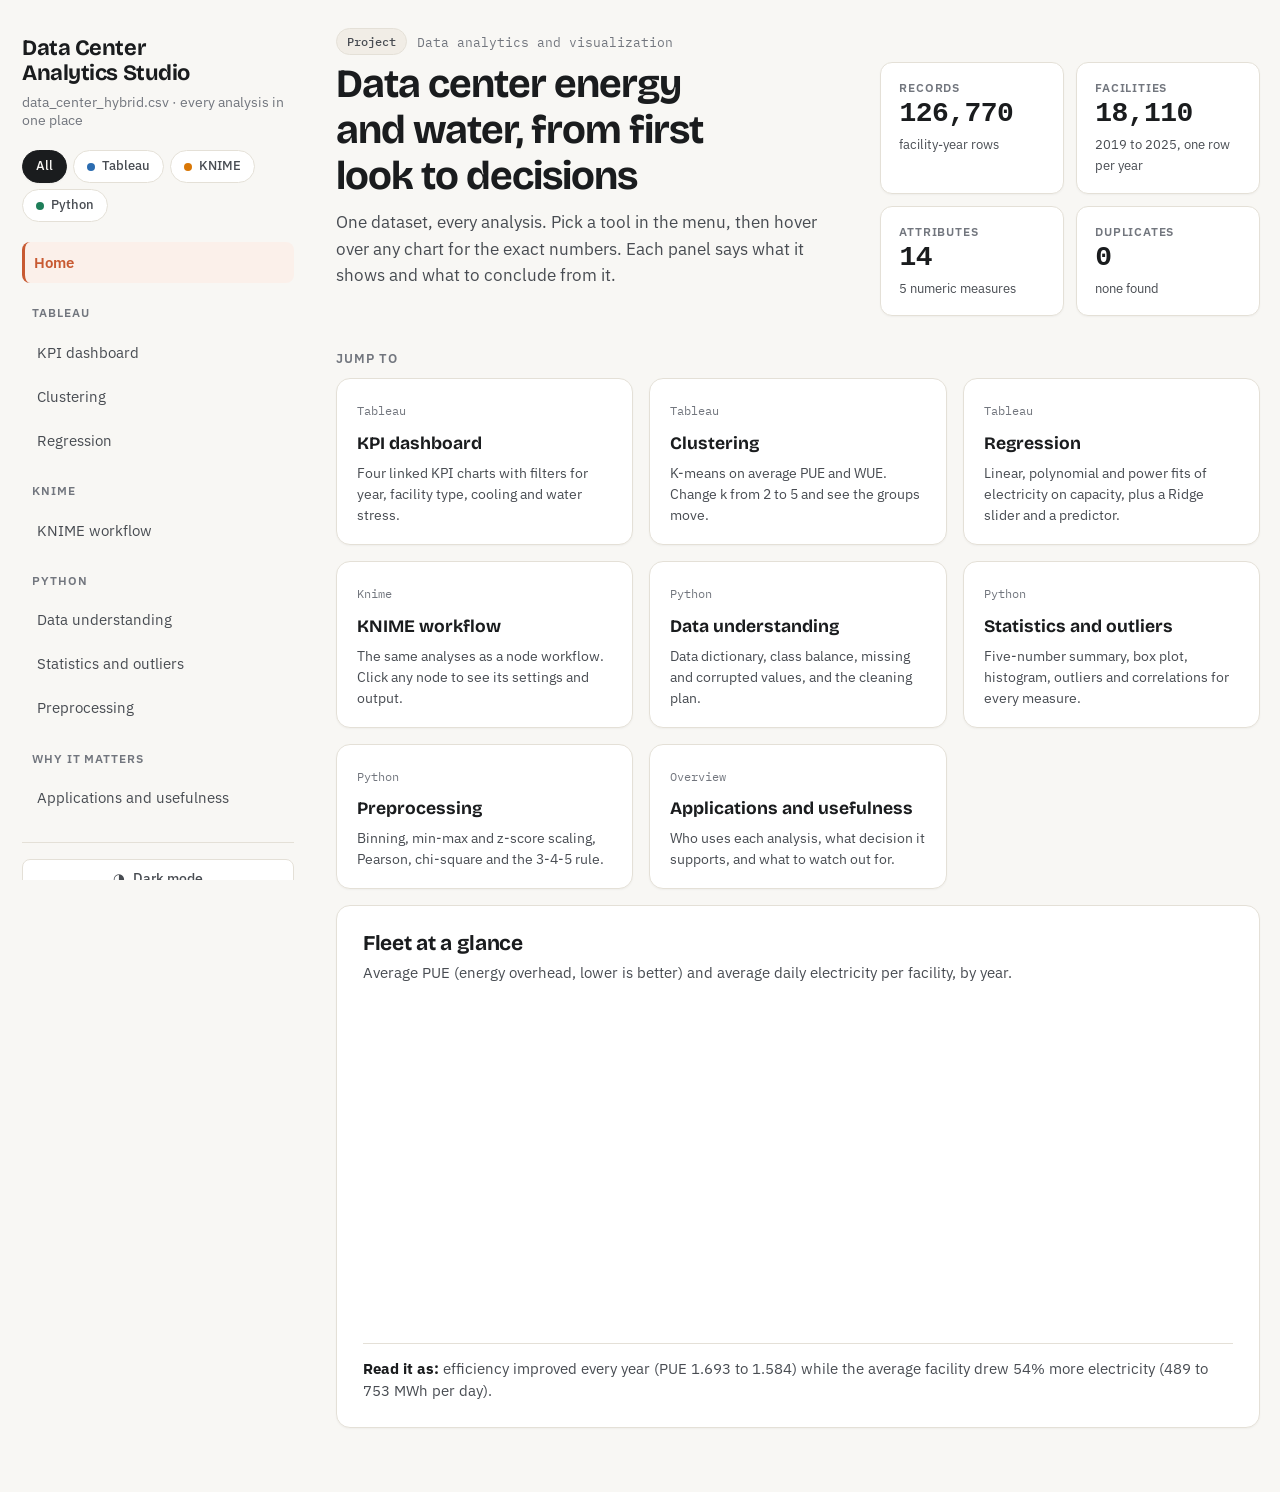
==== commit 7a076c68: "Step B: Light/Dark theme toggle, collapsible mobile sidebar, and reusable details_box component" ====
--- a/webapp/index.html
+++ b/webapp/index.html
@@ -8,12 +8,30 @@
 <link rel="stylesheet" href="css/style.css?v=2">
 </head>
 <body>
+<header class="mobile-bar" id="mobile_bar">
+  <button id="menu_toggle" class="menu-toggle" type="button" aria-label="Toggle navigation menu" aria-expanded="false">
+    <span class="menu-icon" aria-hidden="true">☰</span>
+  </button>
+  <span class="mobile-brand">Data Center Analytics</span>
+  <button id="theme_toggle_mobile" class="theme-btn-compact" type="button" aria-label="Toggle dark mode">◑</button>
+</header>
 <div class="app">
-  <aside class="side" aria-label="Menu">
-    <p class="brand">Data Center<br>Analytics Studio</p>
-    <p class="brand-sub">data_center_hybrid.csv · every analysis in one place</p>
+  <aside class="side" id="sidebar" aria-label="Menu">
+    <div class="side-header">
+      <div>
+        <p class="brand">Data Center<br>Analytics Studio</p>
+        <p class="brand-sub">data_center_hybrid.csv · every analysis in one place</p>
+      </div>
+      <button id="menu_close" class="menu-close-btn" type="button" aria-label="Close navigation menu">&times;</button>
+    </div>
     <div class="chips" id="tool_chips" role="group" aria-label="Choose a tool"></div>
     <nav class="nav" id="nav"></nav>
+    <div class="side-footer">
+      <button id="theme_toggle" class="theme-toggle-btn" type="button" aria-label="Switch between light and dark theme">
+        <span class="theme-icon" aria-hidden="true">◑</span>
+        <span class="theme-label">Dark mode</span>
+      </button>
+    </div>
   </aside>
   <main class="main" id="main" tabindex="-1"></main>
 </div>
--- a/webapp/css/style.css
+++ b/webapp/css/style.css
@@ -328,6 +328,48 @@
   font-size: 11.5px;
   color: var(--muted);
   white-space: nowrap;
+}
+
+.side-header {
+  display: block;
+}
+
+.menu-close-btn {
+  display: none;
+}
+
+.side-footer {
+  margin-top: 24px;
+  padding-top: 16px;
+  border-top: 1px solid var(--line);
+}
+
+.theme-toggle-btn {
+  width: 100%;
+  display: flex;
+  align-items: center;
+  justify-content: center;
+  gap: 8px;
+  padding: 8px 14px;
+  border-radius: 8px;
+  border: 1px solid var(--line);
+  background: var(--panel);
+  color: var(--ink2);
+  font-size: 13.5px;
+  font-weight: 500;
+  cursor: pointer;
+  transition: all 0.15s ease;
+}
+
+.theme-toggle-btn:hover {
+  background: var(--panel2);
+  border-color: var(--line-strong);
+  color: var(--ink);
+}
+
+.theme-toggle-btn:focus-visible {
+  outline: 2px solid var(--accent);
+  outline-offset: 2px;
 }
 
 /* ==========================================================================
@@ -868,42 +910,174 @@
 }
 
 /* ==========================================================================
-   Responsive Adaptations
-   ========================================================================== */
+   Collapsible Details Component (Goal 1: Show Details Toggle)
+   ========================================================================== */
+
+.detail-box {
+  border: 1px solid var(--line);
+  border-radius: 12px;
+  background: var(--panel2);
+  margin-top: 16px;
+  overflow: hidden;
+  transition: border-color 0.15s ease, background-color 0.15s ease;
+}
+
+.detail-summary {
+  display: flex;
+  align-items: center;
+  justify-content: space-between;
+  gap: 12px;
+  padding: 12px 18px;
+  font-size: 14px;
+  font-weight: 500;
+  color: var(--ink2);
+  cursor: pointer;
+  list-style: none;
+  user-select: none;
+  transition: color 0.15s ease, background-color 0.15s ease;
+}
+
+.detail-summary::-webkit-details-marker,
+.detail-summary::marker {
+  display: none;
+  content: "";
+}
+
+.detail-summary:hover {
+  color: var(--accent);
+  background: var(--accent-soft);
+}
+
+.detail-chevron {
+  font-size: 13px;
+  color: var(--muted);
+  transition: transform 0.2s ease;
+  display: inline-block;
+}
+
+.detail-box[open] {
+  background: var(--panel);
+  border-color: var(--line-strong);
+}
+
+.detail-box[open] > .detail-summary {
+  border-bottom: 1px solid var(--line);
+  color: var(--ink);
+  font-weight: 600;
+}
+
+.detail-box[open] .detail-chevron {
+  transform: rotate(180deg);
+  color: var(--accent);
+}
+
+.detail-body {
+  padding: 18px;
+  font-size: 14.5px;
+  line-height: 1.55;
+}
+
+/* ==========================================================================
+   Responsive Adaptations & Mobile Navigation Drawer
+   ========================================================================== */
+
+.mobile-bar {
+  display: none;
+}
 
 @media (max-width: 960px) {
+  .mobile-bar {
+    display: flex;
+    align-items: center;
+    justify-content: space-between;
+    padding: 12px 18px;
+    background: var(--panel);
+    border-bottom: 1px solid var(--line);
+    position: sticky;
+    top: 0;
+    z-index: 40;
+  }
+
+  .mobile-brand {
+    font-family: var(--f-display);
+    font-weight: 700;
+    font-size: 16px;
+    color: var(--ink);
+    letter-spacing: -0.01em;
+  }
+
+  .menu-toggle,
+  .theme-btn-compact {
+    background: var(--panel2);
+    border: 1px solid var(--line);
+    color: var(--ink);
+    padding: 6px 11px;
+    border-radius: 8px;
+    cursor: pointer;
+    font-size: 15px;
+    line-height: 1;
+    display: inline-flex;
+    align-items: center;
+    justify-content: center;
+  }
+
+  .menu-toggle:hover,
+  .theme-btn-compact:hover {
+    background: var(--panel);
+    border-color: var(--line-strong);
+  }
+
   .app {
     grid-template-columns: minmax(0, 1fr);
-    gap: 16px;
+    gap: 20px;
     padding-block: 16px 40px;
   }
+
   .side {
-    position: static;
+    position: fixed;
+    top: 0;
+    left: 0;
+    bottom: 0;
+    width: 300px;
+    max-width: 85vw;
+    background: var(--panel);
+    z-index: 100;
+    box-shadow: 4px 0 28px rgba(0, 0, 0, 0.25);
+    padding: 24px 20px;
+    overflow-y: auto;
+    transform: translateX(-100%);
+    transition: transform 0.25s cubic-bezier(0.16, 1, 0.3, 1);
+    display: flex;
+    flex-direction: column;
     max-height: none;
-    overflow: visible;
-    padding-right: 0;
-    border-bottom: 1px solid var(--line);
-    padding-bottom: 16px;
-  }
-  .nav {
-    flex-direction: row;
-    overflow-x: auto;
-    padding-bottom: 8px;
-    gap: 6px;
-  }
-  .nav button {
-    white-space: nowrap;
-    border: 1px solid var(--line);
-    background: var(--panel);
-    border-left: 1px solid var(--line);
-    padding: 8px 14px;
-  }
-  .nav button[aria-current="page"] {
-    border-left: 1px solid var(--accent);
-  }
-  .nav-label {
-    display: none;
-  }
+  }
+
+  .side.open {
+    transform: translateX(0);
+  }
+
+  .side-header {
+    display: flex;
+    align-items: flex-start;
+    justify-content: space-between;
+    gap: 12px;
+  }
+
+  .menu-close-btn {
+    display: block;
+    background: none;
+    border: none;
+    font-size: 26px;
+    cursor: pointer;
+    color: var(--muted);
+    padding: 0 6px;
+    line-height: 1;
+  }
+
+  .menu-close-btn:hover {
+    color: var(--ink);
+  }
+
   .hero {
     grid-template-columns: minmax(0, 1fr);
     gap: 20px;
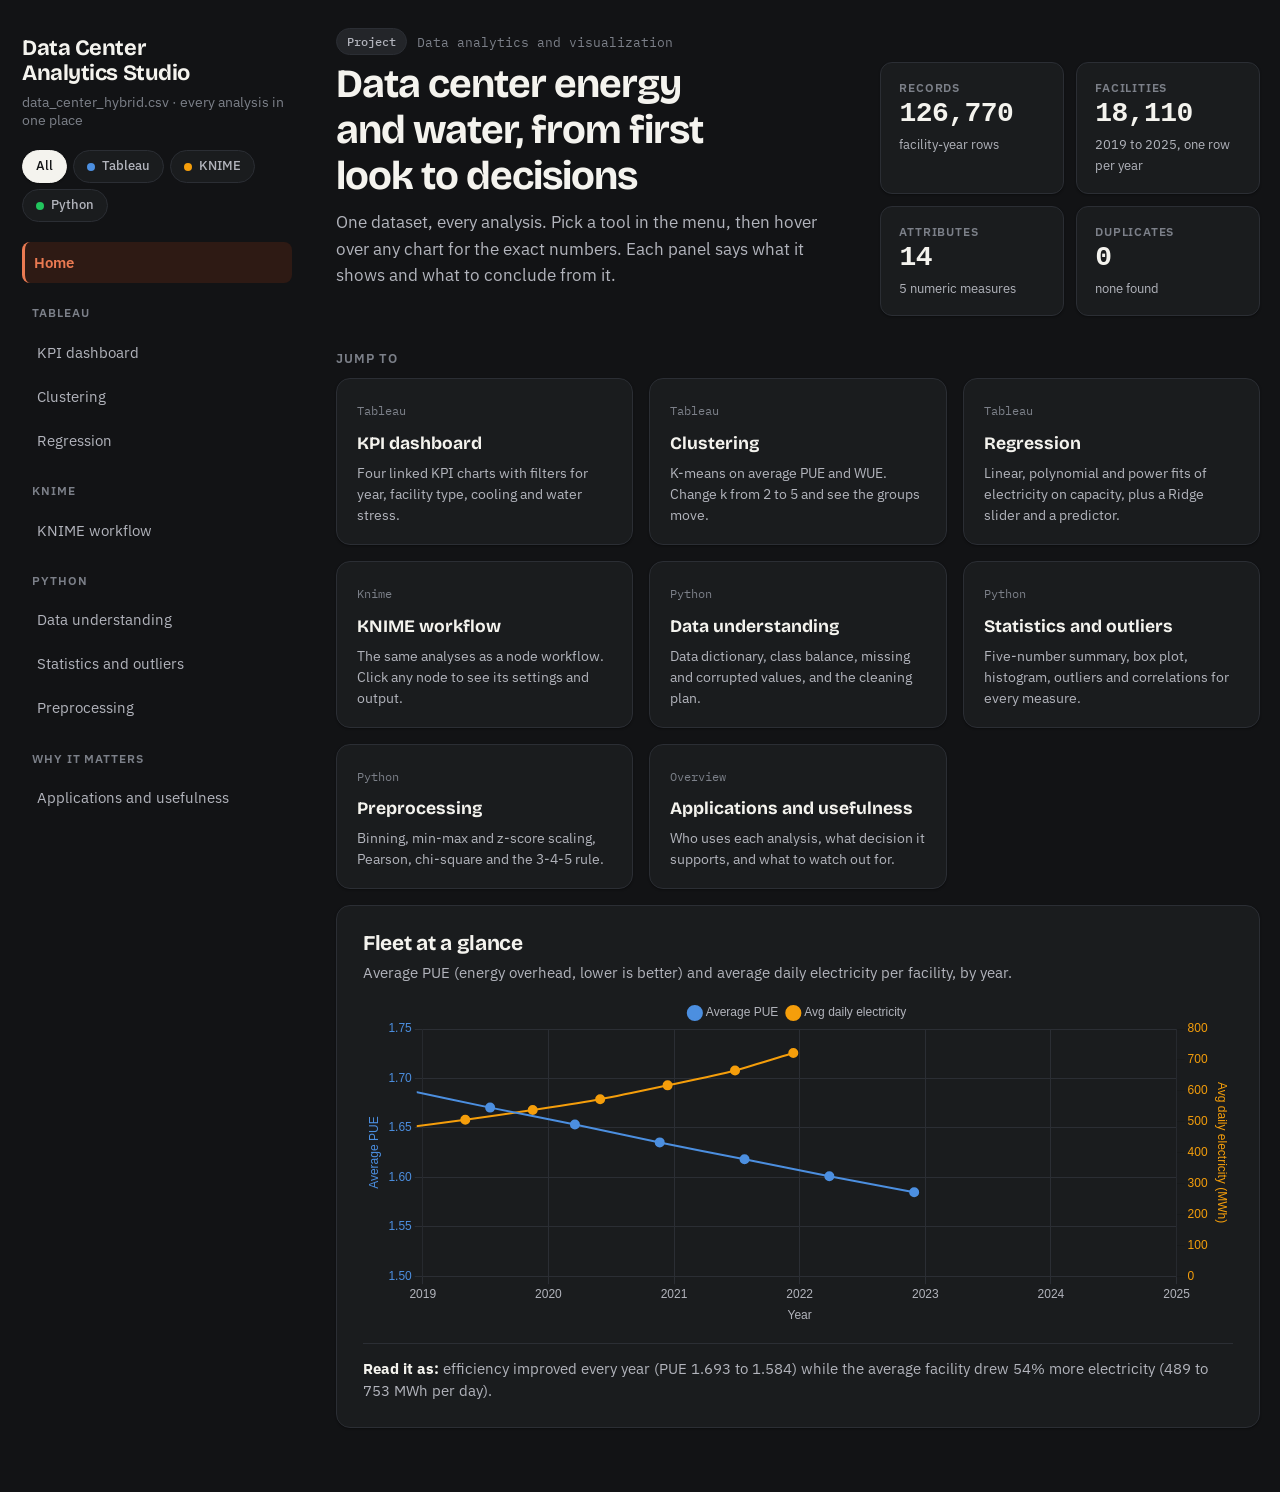
==== commit 24cb0c52: "Refine: Set pure dark theme as default, remove theme toggle, and fix mobile drawer scrolling" ====
--- a/webapp/index.html
+++ b/webapp/index.html
@@ -1,11 +1,11 @@
 <!doctype html>
-<html lang="en">
+<html lang="en" data-theme="dark">
 <head>
 <meta charset="utf-8">
 <meta name="viewport" content="width=device-width, initial-scale=1">
 <title>Data Center Analytics Studio</title>
 <link rel="stylesheet" href="https://fonts.googleapis.com/css2?family=Bricolage+Grotesque:opsz,wght@12..96,500;12..96,700&family=IBM+Plex+Mono:wght@400;500&family=IBM+Plex+Sans:wght@400;500;600&display=swap">
-<link rel="stylesheet" href="css/style.css?v=2">
+<link rel="stylesheet" href="css/style.css?v=3">
 </head>
 <body>
 <header class="mobile-bar" id="mobile_bar">
@@ -13,8 +13,8 @@
     <span class="menu-icon" aria-hidden="true">☰</span>
   </button>
   <span class="mobile-brand">Data Center Analytics</span>
-  <button id="theme_toggle_mobile" class="theme-btn-compact" type="button" aria-label="Toggle dark mode">◑</button>
 </header>
+<div id="drawer_backdrop" class="drawer-backdrop" aria-hidden="true"></div>
 <div class="app">
   <aside class="side" id="sidebar" aria-label="Menu">
     <div class="side-header">
@@ -26,12 +26,6 @@
     </div>
     <div class="chips" id="tool_chips" role="group" aria-label="Choose a tool"></div>
     <nav class="nav" id="nav"></nav>
-    <div class="side-footer">
-      <button id="theme_toggle" class="theme-toggle-btn" type="button" aria-label="Switch between light and dark theme">
-        <span class="theme-icon" aria-hidden="true">◑</span>
-        <span class="theme-label">Dark mode</span>
-      </button>
-    </div>
   </aside>
   <main class="main" id="main" tabindex="-1"></main>
 </div>
--- a/webapp/css/style.css
+++ b/webapp/css/style.css
@@ -1,116 +1,10 @@
 /* ==========================================================================
-   Data Center Analytics Studio - Design System
-   Step A: Warm Terracotta & Paper Palette, Editorial Typography, Generous Spacing
+   Data Center Analytics Studio - Dark Editorial Design System
+   Focused on Data Analytics & High-Contrast Visualizations
    ========================================================================== */
 
 :root {
-  /* Canvas & Neutral Tones (Warm Sand / Porcelain) */
-  --bg: #f8f7f4;
-  --panel: #ffffff;
-  --panel2: #f1ede6;
-  --panel-hover: #faf9f6;
-  --ink: #1a1c1e;
-  --ink2: #484c52;
-  --muted: #72767e;
-  --line: #e4e0d7;
-  --line-strong: #cac5ba;
-
-  /* Primary Accent: Warm Terracotta (Distinct, Earthy, Non-corporate) */
-  --accent: #c85a32;
-  --accent-soft: #fbf0ea;
-  --accent-hover: #b44e28;
-  --accent-glow: rgba(200, 90, 50, 0.15);
-
-  /* Status Indicators */
-  --good: #1b873f;
-  --warn: #b45309;
-  --bad: #c93b37;
-
-  /* Tool Specific Subtle Tints */
-  --tool-tableau: #2563eb;
-  --tool-tableau-bg: rgba(37, 99, 235, 0.08);
-  --tool-tableau-border: rgba(37, 99, 235, 0.20);
-
-  --tool-knime: #d97706;
-  --tool-knime-bg: rgba(217, 119, 6, 0.08);
-  --tool-knime-border: rgba(217, 119, 6, 0.22);
-
-  --tool-python: #198754;
-  --tool-python-bg: rgba(25, 135, 84, 0.08);
-  --tool-python-border: rgba(25, 135, 84, 0.22);
-
-  /* Chart & Visual Series (Cohesive, Harmonious, Non-Neon) */
-  --s1: #2b6cb0; /* Tableau Slate-Blue */
-  --s2: #d97706; /* KNIME Amber */
-  --s3: #1e7e59; /* Python Juniper */
-  --s4: #c85a32; /* Warm Terracotta */
-  --s5: #8c537d; /* Dusty Plum */
-  --s6: #167e87; /* Spruce Teal */
-  --s7: #526071; /* Charcoal Slate */
-
-  /* Typography */
-  --f-display: 'Bricolage Grotesque', 'Segoe UI', system-ui, sans-serif;
-  --f-body: 'IBM Plex Sans', 'Segoe UI', system-ui, sans-serif;
-  --f-mono: 'IBM Plex Mono', ui-monospace, Consolas, monospace;
-
-  /* Shadows */
-  --shadow-sm: 0 1px 2px rgba(0, 0, 0, 0.04);
-  --shadow-md: 0 2px 6px -1px rgba(0, 0, 0, 0.05), 0 8px 18px -4px rgba(0, 0, 0, 0.03);
-  --shadow-hover: 0 4px 12px -2px rgba(200, 90, 50, 0.08), 0 10px 24px -4px rgba(0, 0, 0, 0.05);
-
-  color-scheme: light;
-}
-
-@media (prefers-color-scheme: dark) {
-  :root:not([data-theme="light"]) {
-    --bg: #121315;
-    --panel: #1a1c1e;
-    --panel2: #232529;
-    --panel-hover: #212428;
-    --ink: #f4f3ee;
-    --ink2: #b2b4bc;
-    --muted: #7c8089;
-    --line: #2b2e34;
-    --line-strong: #3b3f47;
-
-    --accent: #ea7a52;
-    --accent-soft: #2e1a14;
-    --accent-hover: #f48c66;
-    --accent-glow: rgba(234, 122, 82, 0.22);
-
-    --good: #3fb950;
-    --warn: #f59e0b;
-    --bad: #f87171;
-
-    --tool-tableau: #60a5fa;
-    --tool-tableau-bg: rgba(96, 165, 250, 0.12);
-    --tool-tableau-border: rgba(96, 165, 250, 0.28);
-
-    --tool-knime: #fbbf24;
-    --tool-knime-bg: rgba(251, 191, 36, 0.12);
-    --tool-knime-border: rgba(251, 191, 36, 0.28);
-
-    --tool-python: #34d399;
-    --tool-python-bg: rgba(52, 211, 153, 0.12);
-    --tool-python-border: rgba(52, 211, 153, 0.28);
-
-    --s1: #4c8fe0;
-    --s2: #f59e0b;
-    --s3: #22c55e;
-    --s4: #ea7a52;
-    --s5: #b273a2;
-    --s6: #27a6b0;
-    --s7: #8c9cb0;
-
-    --shadow-sm: 0 1px 2px rgba(0, 0, 0, 0.35);
-    --shadow-md: 0 2px 8px rgba(0, 0, 0, 0.45);
-    --shadow-hover: 0 4px 16px rgba(0, 0, 0, 0.6);
-
-    color-scheme: dark;
-  }
-}
-
-:root[data-theme="dark"] {
+  /* Canvas & Neutral Tones (Deep Obsidian & Warm Graphite) */
   --bg: #121315;
   --panel: #1a1c1e;
   --panel2: #232529;
@@ -121,15 +15,18 @@
   --line: #2b2e34;
   --line-strong: #3b3f47;
 
+  /* Primary Accent: Luminous Warm Terracotta */
   --accent: #ea7a52;
   --accent-soft: #2e1a14;
   --accent-hover: #f48c66;
   --accent-glow: rgba(234, 122, 82, 0.22);
 
+  /* Status Indicators */
   --good: #3fb950;
   --warn: #f59e0b;
   --bad: #f87171;
 
+  /* Tool Specific Subtle Tints */
   --tool-tableau: #60a5fa;
   --tool-tableau-bg: rgba(96, 165, 250, 0.12);
   --tool-tableau-border: rgba(96, 165, 250, 0.28);
@@ -142,14 +39,21 @@
   --tool-python-bg: rgba(52, 211, 153, 0.12);
   --tool-python-border: rgba(52, 211, 153, 0.28);
 
-  --s1: #4c8fe0;
-  --s2: #f59e0b;
-  --s3: #22c55e;
-  --s4: #ea7a52;
-  --s5: #b273a2;
-  --s6: #27a6b0;
-  --s7: #8c9cb0;
-
+  /* Chart & Visual Series (Cohesive, Harmonious) */
+  --s1: #4c8fe0; /* Tableau Slate-Blue */
+  --s2: #f59e0b; /* KNIME Amber */
+  --s3: #22c55e; /* Python Juniper */
+  --s4: #ea7a52; /* Warm Terracotta */
+  --s5: #b273a2; /* Dusty Plum */
+  --s6: #27a6b0; /* Spruce Teal */
+  --s7: #8c9cb0; /* Charcoal Slate */
+
+  /* Typography */
+  --f-display: 'Bricolage Grotesque', 'Segoe UI', system-ui, sans-serif;
+  --f-body: 'IBM Plex Sans', 'Segoe UI', system-ui, sans-serif;
+  --f-mono: 'IBM Plex Mono', ui-monospace, Consolas, monospace;
+
+  /* Shadows */
   --shadow-sm: 0 1px 2px rgba(0, 0, 0, 0.35);
   --shadow-md: 0 2px 8px rgba(0, 0, 0, 0.45);
   --shadow-hover: 0 4px 16px rgba(0, 0, 0, 0.6);
@@ -206,7 +110,7 @@
   align-self: start;
   max-height: calc(100vh - 48px);
   overflow-y: auto;
-  padding: 4px 6px 24px 2px;
+  padding: 4px 8px 32px 2px;
 }
 
 .brand {
@@ -336,40 +240,6 @@
 
 .menu-close-btn {
   display: none;
-}
-
-.side-footer {
-  margin-top: 24px;
-  padding-top: 16px;
-  border-top: 1px solid var(--line);
-}
-
-.theme-toggle-btn {
-  width: 100%;
-  display: flex;
-  align-items: center;
-  justify-content: center;
-  gap: 8px;
-  padding: 8px 14px;
-  border-radius: 8px;
-  border: 1px solid var(--line);
-  background: var(--panel);
-  color: var(--ink2);
-  font-size: 13.5px;
-  font-weight: 500;
-  cursor: pointer;
-  transition: all 0.15s ease;
-}
-
-.theme-toggle-btn:hover {
-  background: var(--panel2);
-  border-color: var(--line-strong);
-  color: var(--ink);
-}
-
-.theme-toggle-btn:focus-visible {
-  outline: 2px solid var(--accent);
-  outline-offset: 2px;
 }
 
 /* ==========================================================================
@@ -901,7 +771,7 @@
   line-height: 1.45;
   max-width: 300px;
   display: none;
-  box-shadow: 0 6px 20px rgba(0, 0, 0, 0.28);
+  box-shadow: 0 6px 20px rgba(0, 0, 0, 0.45);
 }
 
 .eq {
@@ -983,6 +853,19 @@
 
 .mobile-bar {
   display: none;
+}
+
+.drawer-backdrop {
+  display: none;
+  position: fixed;
+  inset: 0;
+  background: rgba(0, 0, 0, 0.65);
+  backdrop-filter: blur(2px);
+  z-index: 90;
+}
+
+.drawer-backdrop.show {
+  display: block;
 }
 
 @media (max-width: 960px) {
@@ -1006,23 +889,21 @@
     letter-spacing: -0.01em;
   }
 
-  .menu-toggle,
-  .theme-btn-compact {
+  .menu-toggle {
     background: var(--panel2);
     border: 1px solid var(--line);
     color: var(--ink);
-    padding: 6px 11px;
+    padding: 6px 12px;
     border-radius: 8px;
     cursor: pointer;
-    font-size: 15px;
+    font-size: 16px;
     line-height: 1;
     display: inline-flex;
     align-items: center;
     justify-content: center;
   }
 
-  .menu-toggle:hover,
-  .theme-btn-compact:hover {
+  .menu-toggle:hover {
     background: var(--panel);
     border-color: var(--line-strong);
   }
@@ -1033,27 +914,40 @@
     padding-block: 16px 40px;
   }
 
+  /* Fixed slide-out drawer with dedicated smooth scrolling */
   .side {
     position: fixed;
     top: 0;
     left: 0;
     bottom: 0;
-    width: 300px;
-    max-width: 85vw;
+    height: 100%;
+    height: 100dvh;
+    max-height: 100dvh;
+    width: 320px;
+    max-width: 86vw;
     background: var(--panel);
     z-index: 100;
-    box-shadow: 4px 0 28px rgba(0, 0, 0, 0.25);
-    padding: 24px 20px;
-    overflow-y: auto;
+    box-shadow: 6px 0 32px rgba(0, 0, 0, 0.5);
+    padding: 20px 18px 48px;
+    overflow-y: scroll;
+    -webkit-overflow-scrolling: touch;
+    overscroll-behavior: contain;
     transform: translateX(-100%);
     transition: transform 0.25s cubic-bezier(0.16, 1, 0.3, 1);
-    display: flex;
-    flex-direction: column;
-    max-height: none;
+    display: block;
   }
 
   .side.open {
     transform: translateX(0);
+  }
+
+  .side::-webkit-scrollbar {
+    width: 6px;
+  }
+
+  .side::-webkit-scrollbar-thumb {
+    background: var(--line-strong);
+    border-radius: 4px;
   }
 
   .side-header {
@@ -1061,13 +955,14 @@
     align-items: flex-start;
     justify-content: space-between;
     gap: 12px;
+    margin-bottom: 8px;
   }
 
   .menu-close-btn {
     display: block;
     background: none;
     border: none;
-    font-size: 26px;
+    font-size: 28px;
     cursor: pointer;
     color: var(--muted);
     padding: 0 6px;
@@ -1076,6 +971,13 @@
 
   .menu-close-btn:hover {
     color: var(--ink);
+  }
+
+  .nav {
+    display: flex;
+    flex-direction: column;
+    gap: 4px;
+    padding-bottom: 50px; /* generous bottom scroll space */
   }
 
   .hero {
